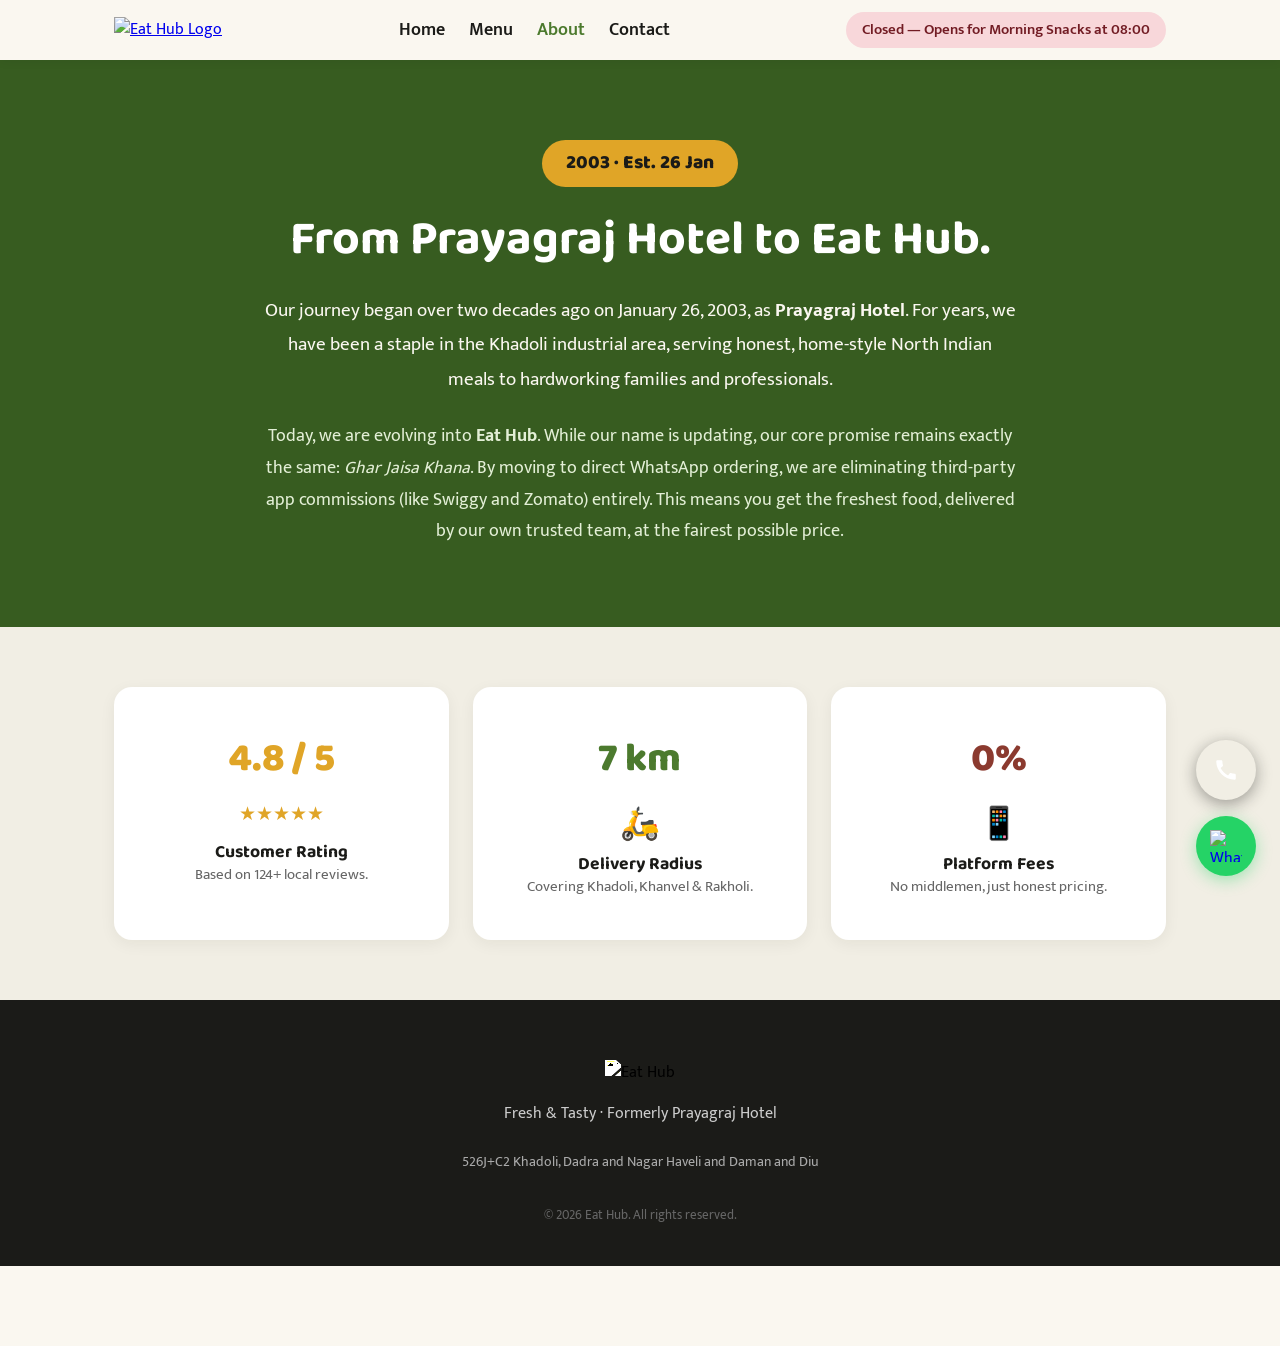
==== about.html @ 14d5a169 "Update about.html" ====
<!DOCTYPE html>
<html lang="en">
<head>
    <meta charset="UTF-8">
    <meta name="viewport" content="width=device-width, initial-scale=1.0">
    <title>About Us | Eat Hub</title>
    <meta name="description" content="Our story: From Prayagraj Hotel in 2003 to Eat Hub today. Serving fresh, home-style food in Khadoli & Khanvel.">
    <link rel="stylesheet" href="styles.css">
</head>
<body>
    <nav class="navbar">
        <div class="container nav-container">
            <a href="index.html">
                <img src="images/EATHUB%20LOGO.png" alt="Eat Hub Logo" style="height: 100px; width: auto; object-fit: contain;">
            </a>
            <div class="nav-links">
                <a href="index.html">Home</a>
                <a href="menu.html">Menu</a>
                <a href="about.html" style="color: var(--color-green);">About</a>
                <a href="contact.html">Contact</a>
            </div>
            <div class="status-pill" id="live-status">Loading Status...</div>
        </div>
    </nav>

    <section style="background-color: var(--color-green-dark); color: white; padding: 80px 0;">
        <div class="container" style="max-width: 800px; text-align: center;">
            <div style="background-color: var(--color-mustard); color: #1B1B18; display: inline-block; padding: 8px 24px; border-radius: var(--radius-pill); font-family: var(--font-heading); font-weight: 800; font-size: 1.2rem; margin-bottom: 24px;">
                2003 · Est. 26 Jan
            </div>
            <h1 style="font-size: 3rem; margin-bottom: 24px; line-height: 1.2;">From Prayagraj Hotel to Eat Hub.</h1>
            <p style="font-size: 1.2rem; line-height: 1.8; color: var(--color-bg-cream); margin-bottom: 24px;">
                Our journey began over two decades ago on January 26, 2003, as <strong>Prayagraj Hotel</strong>. For years, we have been a staple in the Khadoli industrial area, serving honest, home-style North Indian meals to hardworking families and professionals.
            </p>
            <p style="font-size: 1.1rem; line-height: 1.8; color: var(--color-green-tint);">
                Today, we are evolving into <strong>Eat Hub</strong>. While our name is updating, our core promise remains exactly the same: <em>Ghar Jaisa Khana</em>. By moving to direct WhatsApp ordering, we are eliminating third-party app commissions (like Swiggy and Zomato) entirely. This means you get the freshest food, delivered by our own trusted team, at the fairest possible price.
            </p>
        </div>
    </section>

    <section class="bg-alt">
        <div class="container">
            <div style="display: grid; grid-template-columns: repeat(auto-fit, minmax(220px, 1fr)); gap: 24px; text-align: center;">
                <div style="background: white; padding: 40px 24px; border-radius: var(--radius-md); box-shadow: var(--shadow-card);">
                    <div style="font-size: 2.5rem; font-family: var(--font-heading); font-weight: 800; color: var(--color-mustard); margin-bottom: 8px;">4.8 / 5</div>
                    <div style="color: var(--color-mustard); font-size: 1.2rem; margin-bottom: 12px;">★★★★★</div>
                    <h3 style="font-size: 1.1rem;">Customer Rating</h3>
                    <p style="color: #666; font-size: 0.95rem;">Based on 124+ local reviews.</p>
                </div>
                <div style="background: white; padding: 40px 24px; border-radius: var(--radius-md); box-shadow: var(--shadow-card);">
                    <div style="font-size: 2.5rem; font-family: var(--font-heading); font-weight: 800; color: var(--color-green); margin-bottom: 8px;">7 km</div>
                    <div style="font-size: 2rem; margin-bottom: 4px;">🛵</div>
                    <h3 style="font-size: 1.1rem;">Delivery Radius</h3>
                    <p style="color: #666; font-size: 0.95rem;">Covering Khadoli, Khanvel & Rakholi.</p>
                </div>
                <div style="background: white; padding: 40px 24px; border-radius: var(--radius-md); box-shadow: var(--shadow-card);">
                    <div style="font-size: 2.5rem; font-family: var(--font-heading); font-weight: 800; color: var(--color-maroon); margin-bottom: 8px;">0%</div>
                    <div style="font-size: 2rem; margin-bottom: 4px;">📱</div>
                    <h3 style="font-size: 1.1rem;">Platform Fees</h3>
                    <p style="color: #666; font-size: 0.95rem;">No middlemen, just honest pricing.</p>
                </div>
            </div>
        </div>
    </section>

    <div id="cart-modal" class="modal-overlay">
        <div class="modal-content">
            <div class="modal-header">
                <h2>Your Order</h2>
                <button class="close-btn" onclick="closeCartModal()">&times;</button>
            </div>
            <div class="modal-body">
                <div id="cart-items-container"></div>
                <div style="margin-top: 24px; padding-top: 16px; border-top: 2px dashed #ddd; display: flex; justify-content: space-between; align-items: center;">
                    <h3 style="font-size: 1.4rem;">Total:</h3>
                    <h3 style="font-size: 1.8rem; color: var(--color-green-dark);" id="cart-modal-total">₹0</h3>
                </div>
                <p id="cart-warning" style="color: var(--color-maroon); font-size: 0.95rem; margin-top: 12px; display: none; font-weight: 700;">* Minimum order is ₹200 when purchasing snacks. Please add more items.</p>
            </div>
            <div class="modal-footer" style="margin-top: 24px;">
                <button class="btn btn-primary" style="width: 100%; background-color: var(--color-whatsapp); color: white; border: none;" onclick="checkoutCart()">Checkout via WhatsApp</button>
            </div>
        </div>
    </div>

    <div id="floating-cart" class="floating-cart" onclick="openCartModal()">
        <div class="cart-icon">🛒 <span id="cart-qty" class="cart-badge">0</span></div>
        <div class="cart-info">View Cart <span id="cart-total">₹0</span></div>
    </div>
    <div id="toast" class="toast">Added to cart!</div>

    <footer style="background-color: #1B1B18; color: white; padding: 60px 0 40px 0; text-align: center;">
        <div class="container">
            <img src="images/EATHUB%20LOGO.png" alt="Eat Hub" style="height: 90px; width: auto; object-fit: contain; filter: invert(1) brightness(100); margin-bottom: 16px;">
            <p style="color: #ccc; margin-bottom: 24px;">Fresh & Tasty · Formerly Prayagraj Hotel</p>
            <p style="color: #aaa; font-size: 0.9rem;">526J+C2 Khadoli, Dadra and Nagar Haveli and Daman and Diu</p>
            <p style="margin-top: 32px; color: #666; font-size: 0.8rem;">© 2026 Eat Hub. All rights reserved.</p>
        </div>
    </footer>

    <!-- NEW CALL BUTTON -->
    <a href="tel:+919737786796" class="floating-call">
        <svg xmlns="http://www.w3.org/2000/svg" viewBox="0 0 24 24"><path d="M20.01 15.38c-1.23 0-2.42-.2-3.53-.56a.977.977 0 00-1.01.24l-1.57 1.97c-2.83-1.35-5.48-3.9-6.89-6.83l1.95-1.66c.27-.28.35-.67.24-1.02-.37-1.11-.56-2.3-.56-3.53 0-.54-.45-.99-.99-.99H4.19C3.65 3 3 3.24 3 3.99 3 13.28 10.73 21 20.01 21c.71 0 .99-.63.99-1.18v-3.45c0-.54-.45-.99-.99-.99z"/></svg>
    </a>

    <a href="https://wa.me/919737786796?text=Hi!%20I%20have%20an%20inquiry." target="_blank" class="floating-wa">
        <img src="https://upload.wikimedia.org/wikipedia/commons/6/6b/WhatsApp.svg" alt="WhatsApp">
    </a>

    <script src="data.js"></script>
    <script src="app.js"></script>
</body>
</html>
---- styles.css ----
@import url('https://fonts.googleapis.com/css2?family=Baloo+2:wght@400;600;700;800&family=Mukta:wght@400;500;600;700&display=swap');

:root {
  var(--color-black): #1B1B18;
  --color-bg-cream: #FAF7F0;
  --color-bg-alt: #F1EEE4;
  --color-green: #4C7A2E;
  --color-green-dark: #375C20;
  --color-green-tint: #E3EFD6;
  --color-mustard: #E0A527;
  --color-mustard-hover: #C48A16;
  --color-maroon: #8B3A2F;
  --color-whatsapp: #25D366;
  --font-heading: 'Baloo 2', cursive;
  --font-body: 'Mukta', sans-serif;
  --radius-sm: 10px;
  --radius-md: 18px;
  --radius-lg: 28px;
  --radius-pill: 9999px;
  --shadow-card: 0 4px 16px rgba(27, 27, 24, 0.06);
  --shadow-hover: 0 8px 24px rgba(27, 27, 24, 0.12);
}

* { margin: 0; padding: 0; box-sizing: border-box; }
body { font-family: var(--font-body); color: #1B1B18; background-color: var(--color-bg-cream); line-height: 1.6; -webkit-font-smoothing: antialiased; padding-bottom: 80px; }
h1, h2, h3, h4, h5, h6 { font-family: var(--font-heading); font-weight: 700; line-height: 1.2; }
.container { width: 100%; max-width: 1100px; margin: 0 auto; padding: 0 24px; }
section { padding: 60px 0; }
.bg-alt { background-color: var(--color-bg-alt); }

.navbar { position: sticky; top: 0; background-color: var(--color-bg-cream); box-shadow: 0 2px 10px rgba(0,0,0,0.05); z-index: 1000; padding: 12px 0; }
.nav-container { display: flex; justify-content: space-between; align-items: center; }
.nav-links { display: flex; gap: 24px; align-items: center; }
.nav-links a { text-decoration: none; color: #1B1B18; font-weight: 600; font-size: 1.1rem; transition: color 0.2s; }
.nav-links a:hover { color: var(--color-green); }

.status-pill { background-color: var(--color-green-tint); color: var(--color-green-dark); padding: 6px 16px; border-radius: var(--radius-pill); font-size: 0.95rem; font-weight: 600; font-family: var(--font-body); }
.legacy-badge { display: inline-block; background-color: var(--color-maroon); color: white; padding: 4px 16px; border-radius: var(--radius-pill); font-size: 0.9rem; font-weight: 600; margin-bottom: 16px; }
.btn { display: inline-flex; align-items: center; justify-content: center; padding: 14px 28px; border-radius: var(--radius-pill); font-family: var(--font-body); font-weight: 600; font-size: 1.1rem; text-decoration: none; border: none; cursor: pointer; transition: all 0.3s ease; }
.btn-primary { background-color: var(--color-mustard); color: #1B1B18; }
.btn-primary:hover { background-color: var(--color-mustard-hover); transform: translateY(-2px); }
.btn-outline { background-color: transparent; border: 2px solid var(--color-green); color: var(--color-green-dark); }
.btn-outline:hover { background-color: var(--color-green-tint); }

.menu-grid { display: grid; grid-template-columns: repeat(auto-fill, minmax(280px, 1fr)); gap: 30px; margin-top: 40px; }
.menu-card { background-color: white; border-radius: var(--radius-lg); box-shadow: var(--shadow-card); display: flex; flex-direction: column; overflow: hidden; transition: transform 0.3s ease, box-shadow 0.3s ease; }
.menu-card:hover { transform: translateY(-5px); box-shadow: var(--shadow-hover); }
.menu-item-photo { width: 100%; height: 200px; object-fit: cover; }
.card-compartment { background-color: var(--color-green-tint); padding: 24px; text-align: center; border-bottom: 4px solid white; }
.price-badge { background-color: var(--color-green-dark); color: white; padding: 8px 20px; border-radius: var(--radius-pill); font-family: var(--font-heading); font-weight: 700; font-size: 1.3rem; display: inline-block; }
.card-body { padding: 24px; display: flex; flex-direction: column; flex-grow: 1; }
.item-name-en { font-family: var(--font-heading); font-size: 1.5rem; margin-bottom: 2px; }
.item-name-hi { font-size: 1.1rem; color: #555; margin-bottom: 12px; }
.item-desc { font-size: 1rem; color: #444; margin-bottom: 24px; flex-grow: 1; }
.btn-wa-order { background-color: var(--color-green); color: white; width: 100%; font-size: 1.05rem; padding: 12px 20px; border-radius: 8px; border: none; cursor: pointer; transition: background 0.2s; font-weight: 700; }
.btn-wa-order:hover { background-color: var(--color-green-dark); }

/* CONTACT BUTTONS */
.floating-wa { position: fixed; bottom: 24px; right: 24px; width: 60px; height: 60px; background-color: var(--color-whatsapp); border-radius: 50%; display: flex; align-items: center; justify-content: center; box-shadow: 0 4px 16px rgba(37, 211, 102, 0.4); z-index: 9997; transition: transform 0.3s ease; }
.floating-wa img { width: 32px; height: 32px; }
.floating-wa:hover { transform: scale(1.1); }

.floating-call { position: fixed; bottom: 100px; right: 24px; width: 60px; height: 60px; background-color: var(--color-black); border-radius: 50%; display: flex; align-items: center; justify-content: center; box-shadow: 0 4px 16px rgba(27, 27, 24, 0.4); z-index: 9997; transition: transform 0.3s ease; text-decoration: none; }
.floating-call svg { width: 26px; height: 26px; fill: white; }
.floating-call:hover { transform: scale(1.1); }

/* FLOATING CART STYLES */
.floating-cart { display: none; position: fixed; bottom: 24px; left: 50%; transform: translateX(-50%); background-color: var(--color-mustard); color: var(--color-black); padding: 12px 24px; border-radius: var(--radius-pill); box-shadow: 0 8px 24px rgba(224, 165, 39, 0.4); z-index: 9998; align-items: center; justify-content: space-between; gap: 20px; cursor: pointer; font-family: var(--font-body); font-weight: 700; font-size: 1.1rem; width: 90%; max-width: 400px; transition: transform 0.2s; }
.floating-cart:hover { transform: translateX(-50%) scale(1.05); }
.cart-icon { display: flex; align-items: center; position: relative; font-size: 1.4rem; }
.cart-badge { position: absolute; top: -8px; right: -12px; background: var(--color-maroon); color: white; font-size: 0.75rem; width: 22px; height: 22px; display: flex; align-items: center; justify-content: center; border-radius: 50%; }
.cart-info { display: flex; gap: 12px; align-items: center; }

/* TOAST NOTIFICATION */
.toast { visibility: hidden; min-width: 250px; background-color: var(--color-black); color: #fff; text-align: center; border-radius: var(--radius-pill); padding: 12px 24px; position: fixed; z-index: 10001; left: 50%; bottom: 100px; transform: translateX(-50%); font-size: 1rem; font-weight: 600; box-shadow: 0 4px 12px rgba(0,0,0,0.2); opacity: 0; transition: opacity 0.3s, bottom 0.3s; }
.toast.show { visibility: visible; opacity: 1; bottom: 120px; }

/* MODALS */
.modal-overlay { display: none; position: fixed; top: 0; left: 0; width: 100%; height: 100%; background: rgba(0,0,0,0.6); z-index: 10000; align-items: center; justify-content: center; padding: 20px; }
.modal-content { background: white; width: 100%; max-width: 500px; border-radius: var(--radius-lg); padding: 24px; box-shadow: 0 10px 30px rgba(0,0,0,0.2); max-height: 90vh; overflow-y: auto; }
.modal-header { display: flex; justify-content: space-between; align-items: center; margin-bottom: 16px; }
.modal-header h2 { font-size: 1.8rem; color: var(--color-black); margin-bottom: 0; }
.close-btn { background: transparent; border: none; font-size: 2rem; cursor: pointer; color: #888; line-height: 1; }
.close-btn:hover { color: var(--color-maroon); }

.bulk-row { display: flex; gap: 12px; margin-bottom: 12px; align-items: center; }
.bulk-select { flex: 1; padding: 10px; border-radius: var(--radius-sm); border: 1px solid #ddd; font-family: var(--font-body); font-size: 1rem; background: #fff; }
.bulk-qty { width: 70px; padding: 10px; border-radius: var(--radius-sm); border: 1px solid #ddd; font-family: var(--font-body); font-size: 1rem; text-align: center; }
.bulk-remove { background: #fee2e2; color: #ef4444; border: none; width: 36px; height: 36px; border-radius: var(--radius-sm); cursor: pointer; font-weight: bold; font-size: 1.2rem; display: flex; align-items: center; justify-content: center; }

/* Slider */
.offers-section { padding: 40px 0 20px 0; background-color: var(--color-bg-cream); }
.offers-header { display: flex; justify-content: space-between; align-items: center; margin-bottom: 20px; }
.offers-header h2 { font-size: 1.8rem; font-weight: 700; }
.scroll-arrows { display: flex; gap: 12px; }
.arrow-btn { width: 36px; height: 36px; border-radius: 50%; border: 1px solid #e0e0e0; background-color: white; cursor: pointer; display: flex; align-items: center; justify-content: center; font-size: 1.5rem; color: #555; transition: all 0.2s ease; }
.arrow-btn:hover { background-color: #f5f5f5; }
.offers-track-container { position: relative; width: 100%; }
.offers-track { display: flex; gap: 16px; overflow-x: auto; scroll-behavior: smooth; -ms-overflow-style: none; scrollbar-width: none; padding: 10px 4px 20px 4px; }
.offers-track::-webkit-scrollbar { display: none; }
.offer-card { flex: 0 0 auto; width: 140px; height: 180px; border-radius: 16px; border: 2px solid #eaeaea; display: flex; flex-direction: column; align-items: center; justify-content: flex-start; padding-top: 16px; background-color: white; overflow: hidden; text-decoration: none; transition: transform 0.2s, box-shadow 0.2s; }
.offer-card:hover { transform: translateY(-4px); box-shadow: 0 8px 16px rgba(0,0,0,0.08); border-color: #dcdcdc; }
.offer-title { font-family: var(--font-heading); font-size: 1rem; font-weight: 700; color: #777; text-transform: uppercase; margin-bottom: 2px; line-height: 1; }
.offer-price { font-family: var(--font-heading); font-size: 1.7rem; font-weight: 800; color: #119c9c; line-height: 1; }
.offer-image-container { margin-top: auto; width: 100%; height: 90px; display: flex; justify-content: center; align-items: flex-end; overflow: hidden; }
.offer-image-container img { width: 100%; height: 100%; object-fit: cover; }
.offer-card-promo { flex: 0 0 auto; width: 140px; height: 180px; border-radius: 16px; display: flex; flex-direction: column; justify-content: space-between; text-decoration: none; padding: 16px; transition: transform 0.2s; }
.offer-card-promo:hover { transform: translateY(-4px); box-shadow: 0 8px 16px rgba(0,0,0,0.08); }

.feedback-grid { display: grid; grid-template-columns: repeat(auto-fit, minmax(280px, 1fr)); gap: 24px; margin-top: 32px; }
.feedback-card { background: white; padding: 32px 24px; border-radius: var(--radius-md); box-shadow: var(--shadow-card); text-align: left; }
.feedback-stars { color: var(--color-mustard); font-size: 1.5rem; margin-bottom: 12px; letter-spacing: 2px; }
.feedback-text { color: #444; font-style: italic; font-size: 1.05rem; margin-bottom: 20px; line-height: 1.6; }
.feedback-author { font-family: var(--font-heading); font-weight: 700; font-size: 1.1rem; color: #1B1B18; }

@media (max-width: 768px) {
  .nav-links { display: none; }
  h1 { font-size: 2.2rem; }
  .menu-grid { grid-template-columns: 1fr; }
  .modal-content { padding: 16px; }
}
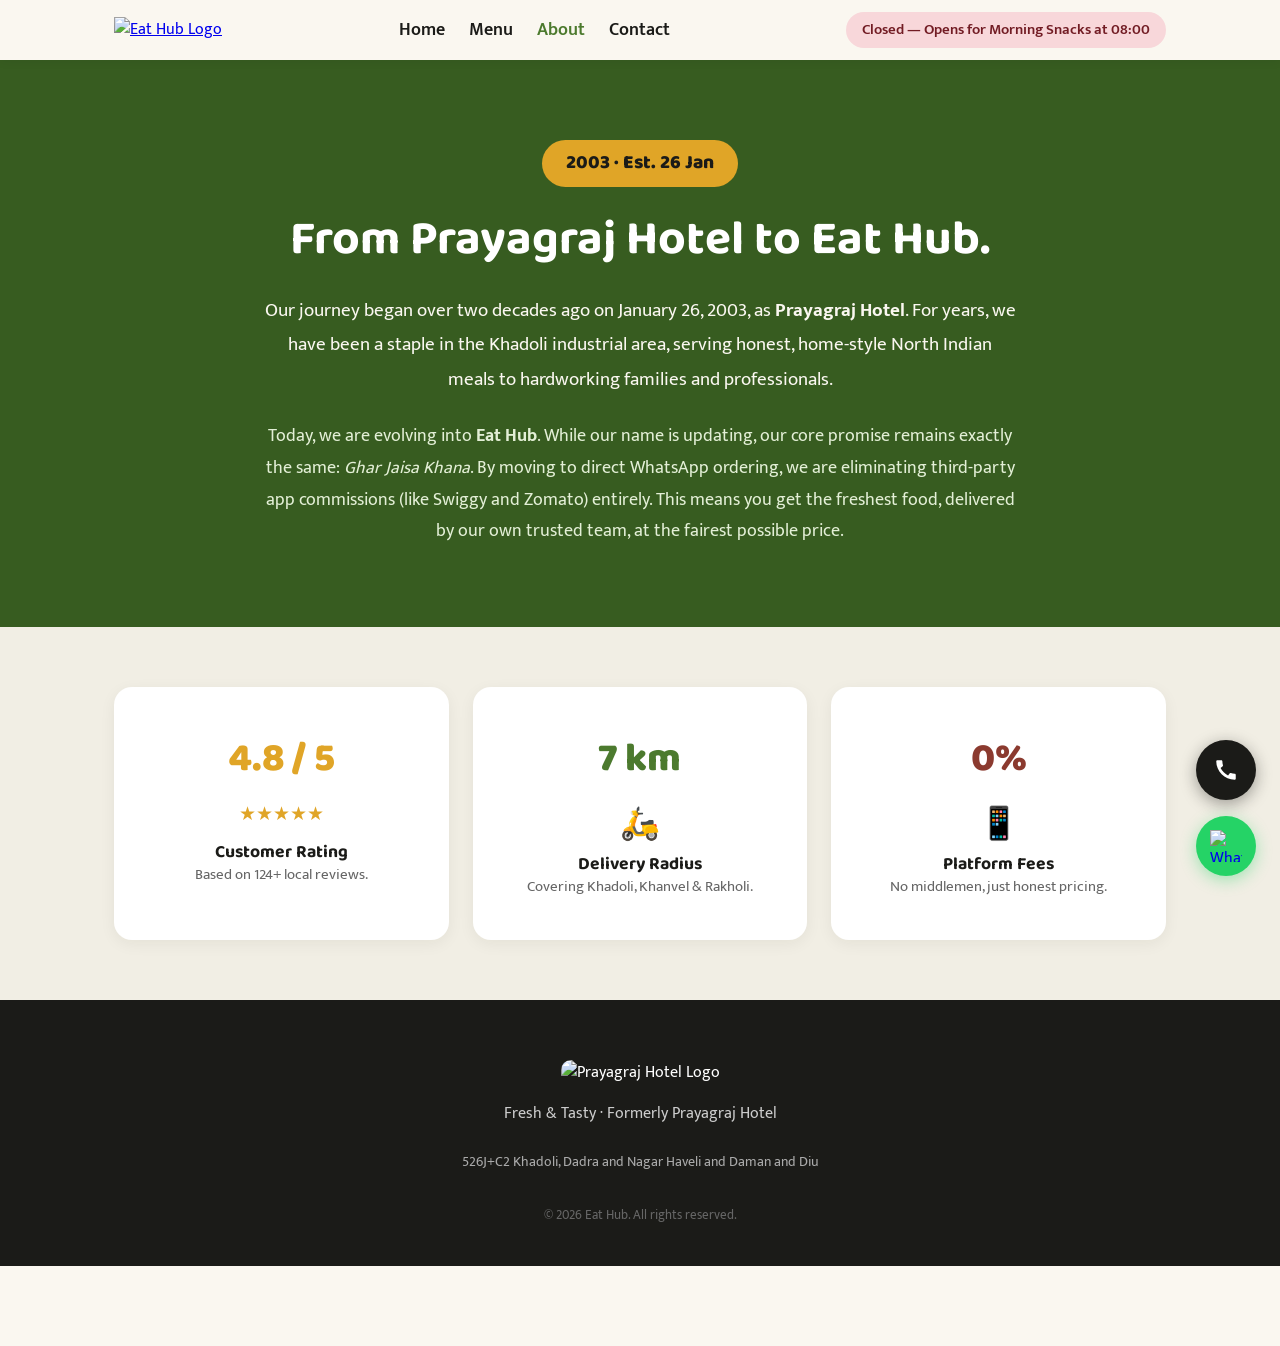
==== commit 26700032: "Update about.html" ====
--- a/about.html
+++ b/about.html
@@ -91,14 +91,14 @@
 
     <footer style="background-color: #1B1B18; color: white; padding: 60px 0 40px 0; text-align: center;">
         <div class="container">
-            <img src="images/EATHUB%20LOGO.png" alt="Eat Hub" style="height: 90px; width: auto; object-fit: contain; filter: invert(1) brightness(100); margin-bottom: 16px;">
+            <!-- UPDATED FOOTER LOGO -->
+            <img src="images/PRAYAGRAJ%20HOTEL.JPG" alt="Prayagraj Hotel Logo" style="height: 90px; width: auto; object-fit: contain; border-radius: 10px; margin-bottom: 16px;">
             <p style="color: #ccc; margin-bottom: 24px;">Fresh & Tasty · Formerly Prayagraj Hotel</p>
             <p style="color: #aaa; font-size: 0.9rem;">526J+C2 Khadoli, Dadra and Nagar Haveli and Daman and Diu</p>
             <p style="margin-top: 32px; color: #666; font-size: 0.8rem;">© 2026 Eat Hub. All rights reserved.</p>
         </div>
     </footer>
 
-    <!-- NEW CALL BUTTON -->
     <a href="tel:+919737786796" class="floating-call">
         <svg xmlns="http://www.w3.org/2000/svg" viewBox="0 0 24 24"><path d="M20.01 15.38c-1.23 0-2.42-.2-3.53-.56a.977.977 0 00-1.01.24l-1.57 1.97c-2.83-1.35-5.48-3.9-6.89-6.83l1.95-1.66c.27-.28.35-.67.24-1.02-.37-1.11-.56-2.3-.56-3.53 0-.54-.45-.99-.99-.99H4.19C3.65 3 3 3.24 3 3.99 3 13.28 10.73 21 20.01 21c.71 0 .99-.63.99-1.18v-3.45c0-.54-.45-.99-.99-.99z"/></svg>
     </a>
--- a/styles.css
+++ b/styles.css
@@ -60,8 +60,9 @@
 .floating-wa img { width: 32px; height: 32px; }
 .floating-wa:hover { transform: scale(1.1); }
 
-.floating-call { position: fixed; bottom: 100px; right: 24px; width: 60px; height: 60px; background-color: var(--color-black); border-radius: 50%; display: flex; align-items: center; justify-content: center; box-shadow: 0 4px 16px rgba(27, 27, 24, 0.4); z-index: 9997; transition: transform 0.3s ease; text-decoration: none; }
-.floating-call svg { width: 26px; height: 26px; fill: white; }
+/* FIXED CALL BUTTON COLORS */
+.floating-call { position: fixed; bottom: 100px; right: 24px; width: 60px; height: 60px; background-color: #1B1B18 !important; border-radius: 50%; display: flex; align-items: center; justify-content: center; box-shadow: 0 4px 16px rgba(27, 27, 24, 0.4); z-index: 9997; transition: transform 0.3s ease; text-decoration: none; }
+.floating-call svg { width: 26px; height: 26px; fill: #ffffff !important; }
 .floating-call:hover { transform: scale(1.1); }
 
 /* FLOATING CART STYLES */
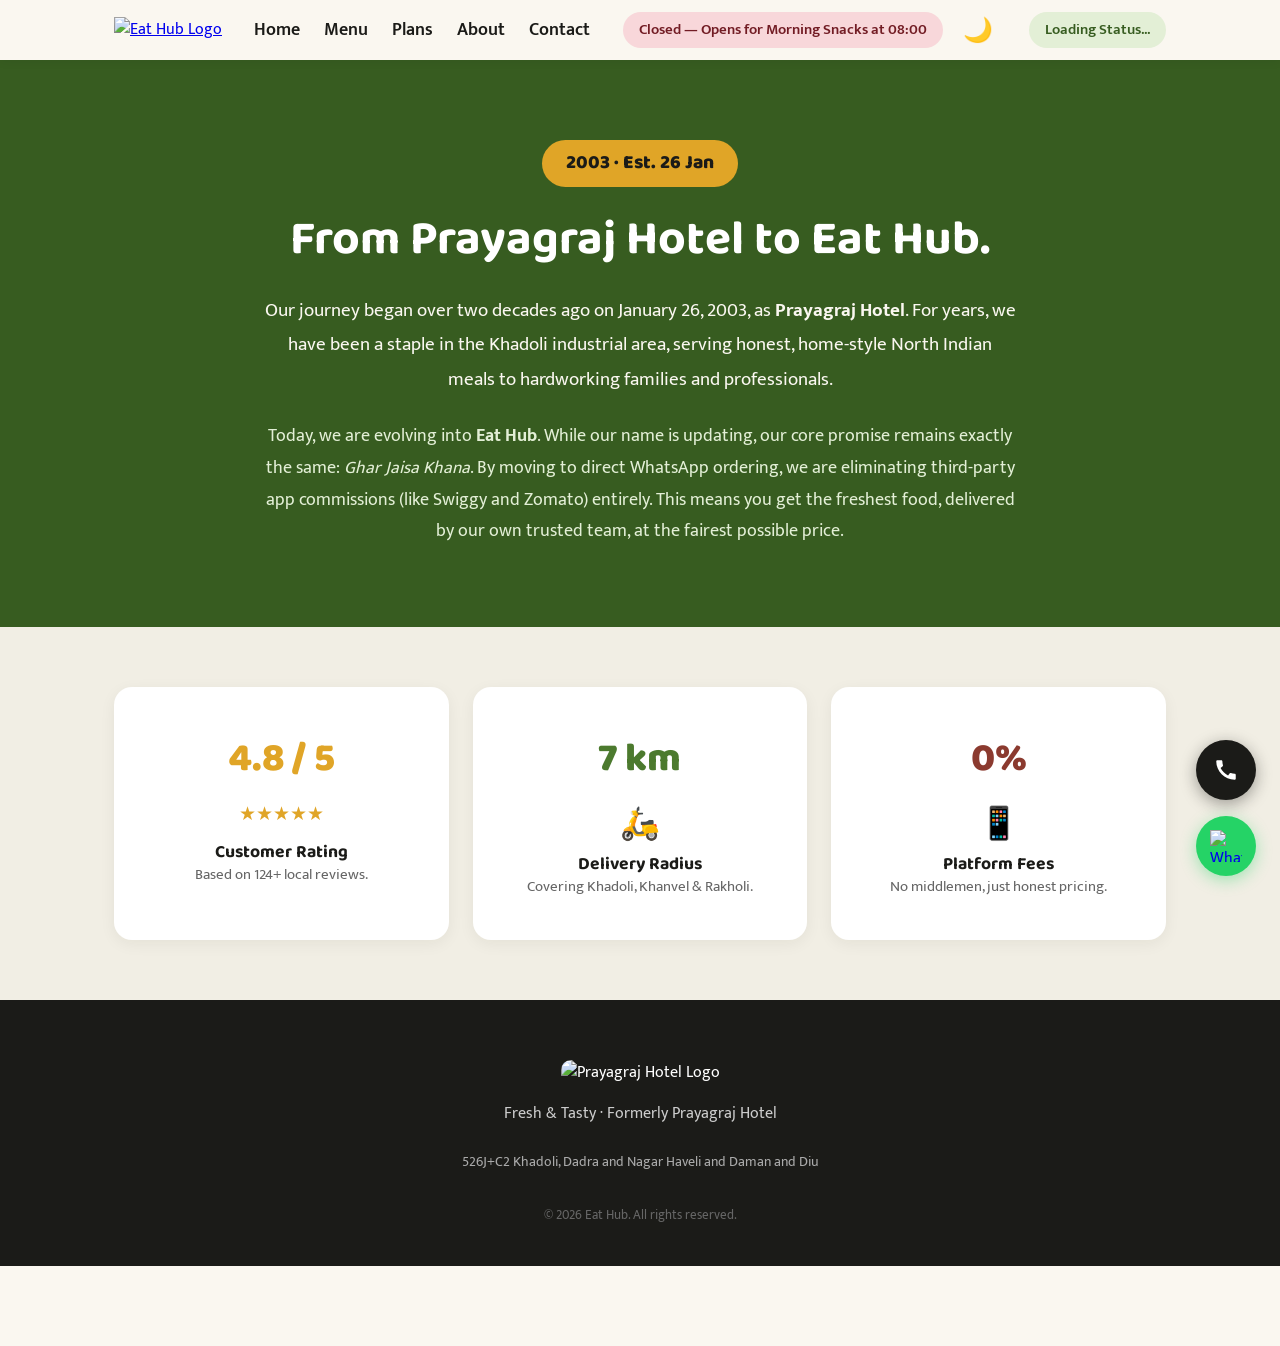
==== commit f122c3fc: "Update about.html" ====
--- a/about.html
+++ b/about.html
@@ -13,11 +13,18 @@
             <a href="index.html">
                 <img src="images/EATHUB%20LOGO.png" alt="Eat Hub Logo" style="height: 100px; width: auto; object-fit: contain;">
             </a>
-            <div class="nav-links">
+             <div class="nav-links">
                 <a href="index.html">Home</a>
                 <a href="menu.html">Menu</a>
-                <a href="about.html" style="color: var(--color-green);">About</a>
+                <a href="plans.html">Plans</a>
+                <a href="about.html">About</a>
                 <a href="contact.html">Contact</a>
+            </div>
+            <div style="display: flex; align-items: center; gap: 16px;">
+                <div class="status-pill" id="live-status">Loading Status...</div>
+                <button id="dark-mode-toggle" class="dark-mode-btn" title="Toggle Dark Mode">
+                    <span id="theme-icon">🌙</span>
+                </button>
             </div>
             <div class="status-pill" id="live-status">Loading Status...</div>
         </div>
@@ -89,10 +96,10 @@
     </div>
     <div id="toast" class="toast">Added to cart!</div>
 
-    <footer style="background-color: #1B1B18; color: white; padding: 60px 0 40px 0; text-align: center;">
+   <footer style="background-color: #1B1B18; color: white; padding: 60px 0 40px 0; text-align: center;">
         <div class="container">
-            <!-- UPDATED FOOTER LOGO -->
-            <img src="images/PRAYAGRAJ%20HOTEL.JPG" alt="Prayagraj Hotel Logo" style="height: 90px; width: auto; object-fit: contain; border-radius: 10px; margin-bottom: 16px;">
+            <!-- FIXED FILENAME: .png instead of .JPG -->
+            <img src="images/PRAYAGRAJ%20HOTEL.png" alt="Prayagraj Hotel Logo" style="height: 90px; width: auto; object-fit: contain; border-radius: 10px; margin-bottom: 16px;">
             <p style="color: #ccc; margin-bottom: 24px;">Fresh & Tasty · Formerly Prayagraj Hotel</p>
             <p style="color: #aaa; font-size: 0.9rem;">526J+C2 Khadoli, Dadra and Nagar Haveli and Daman and Diu</p>
             <p style="margin-top: 32px; color: #666; font-size: 0.8rem;">© 2026 Eat Hub. All rights reserved.</p>
--- a/styles.css
+++ b/styles.css
@@ -120,3 +120,147 @@
   .menu-grid { grid-template-columns: 1fr; }
   .modal-content { padding: 16px; }
 }
+
+/* --- Hero Slider Animations and Setup --- */
+.hero-slider {
+  position: relative;
+  overflow: hidden;
+}
+
+.slide {
+  display: none; 
+  animation: fadeEffect 1s ease-in-out;
+}
+
+.slide.active {
+  display: flex; 
+  flex-wrap: wrap;
+  align-items: center;
+  gap: 40px;
+}
+
+.slide-content {
+  flex: 1;
+  min-width: 300px;
+}
+
+.slide-image {
+  flex: 1; 
+  min-width: 300px; 
+  text-align: center;
+}
+
+@keyframes fadeEffect {
+  from { opacity: 0.4; }
+  to { opacity: 1; }
+}
+
+.slider-dots {
+  display: flex;
+  justify-content: center;
+  align-items: center;
+  gap: 12px;
+}
+
+.dot {
+  cursor: pointer;
+  height: 12px;
+  width: 12px;
+  background-color: #d1d5db;
+  border-radius: 50%;
+  transition: background-color 0.3s ease;
+}
+
+.dot.active, .dot:hover {
+  background-color: var(--color-mustard, #eab308); 
+}
+
+/* --- DARK MODE STYLES --- */
+.dark-mode-btn {
+    background: none;
+    border: none;
+    font-size: 1.5rem;
+    cursor: pointer;
+    transition: transform 0.3s ease;
+    display: flex;
+    align-items: center;
+    justify-content: center;
+    padding: 4px;
+}
+.dark-mode-btn:hover {
+    transform: scale(1.15);
+}
+
+body.dark-mode {
+    --color-black: #F5F5F5; 
+    --color-bg-cream: #121212; 
+    --color-bg-alt: #1E1E1E; 
+    --color-green-dark: #A3E635; 
+    --color-green-tint: #2D3748; 
+    color: var(--color-black);
+}
+
+body.dark-mode .navbar {
+    background-color: #121212;
+    border-bottom: 1px solid #333;
+    box-shadow: none;
+}
+body.dark-mode .nav-links a { color: #F5F5F5; }
+body.dark-mode .nav-links a:hover { color: var(--color-mustard); }
+
+/* FIX 1: Make the navbar logo transparent and white in dark mode */
+body.dark-mode .navbar img { 
+    filter: invert(1);
+    mix-blend-mode: screen;
+}
+
+/* FIX 2: Catch ALL white backgrounds across Contact, About, Menu, etc. */
+body.dark-mode .menu-card, 
+body.dark-mode .pricing-card, 
+body.dark-mode .custom-container, 
+body.dark-mode .modal-content, 
+body.dark-mode .offer-card, 
+body.dark-mode .feedback-card,
+body.dark-mode [style*="background: white"],
+body.dark-mode [style*="background-color: white"] {
+    background: #1E1E1E !important; 
+    border-color: #333 !important;
+    box-shadow: 0 4px 16px rgba(0, 0, 0, 0.4) !important;
+}
+body.dark-mode .card-compartment { border-bottom: 4px solid #1E1E1E !important; }
+
+/* Force all headings and text to update perfectly everywhere */
+body.dark-mode h1, 
+body.dark-mode h2, 
+body.dark-mode h3, 
+body.dark-mode h4,
+body.dark-mode strong { 
+    color: #FFFFFF !important; 
+}
+
+body.dark-mode p, 
+body.dark-mode .item-desc, 
+body.dark-mode .price-label, 
+body.dark-mode .plan-features li { 
+    color: #BBBBBB !important; 
+}
+
+/* Update inputs, textareas, and dropdowns */
+body.dark-mode .custom-select, 
+body.dark-mode .card-select, 
+body.dark-mode #global-address,
+body.dark-mode #manual-address,
+body.dark-mode .bulk-select,
+body.dark-mode .bulk-qty {
+    background-color: #2D3748 !important;
+    color: #F5F5F5 !important;
+    border-color: #4A5568 !important;
+}
+
+body.dark-mode .pricing-card.popular,
+body.dark-mode .estimation-box {
+    background-color: #25231c !important; 
+    border-color: var(--color-mustard) !important;
+}
+body.dark-mode .price-toggle-box { background-color: #2D3748 !important; border-color: #4A5568 !important; }
+body.dark-mode .price-value, body.dark-mode .est-price { color: var(--color-mustard) !important; }
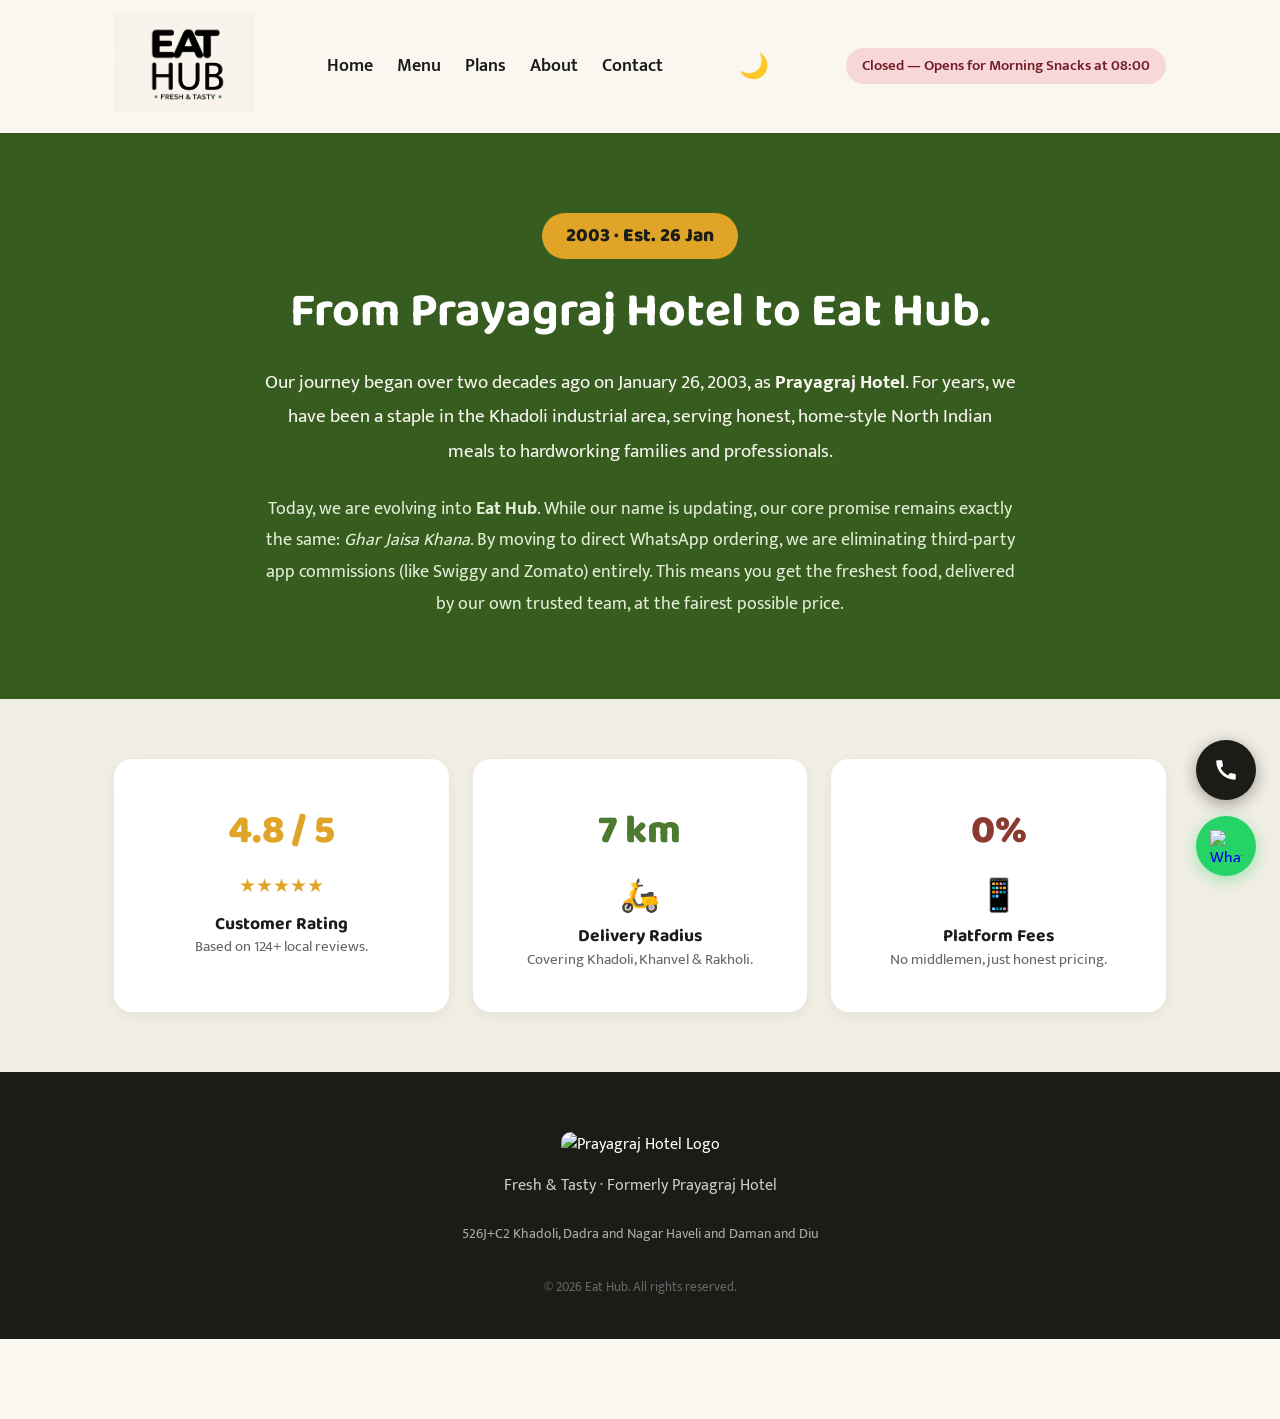
==== commit 4b2cf092: "Update about.html" ====
--- a/about.html
+++ b/about.html
@@ -21,7 +21,6 @@
                 <a href="contact.html">Contact</a>
             </div>
             <div style="display: flex; align-items: center; gap: 16px;">
-                <div class="status-pill" id="live-status">Loading Status...</div>
                 <button id="dark-mode-toggle" class="dark-mode-btn" title="Toggle Dark Mode">
                     <span id="theme-icon">🌙</span>
                 </button>
--- a/styles.css
+++ b/styles.css
@@ -264,3 +264,17 @@
 }
 body.dark-mode .price-toggle-box { background-color: #2D3748 !important; border-color: #4A5568 !important; }
 body.dark-mode .price-value, body.dark-mode .est-price { color: var(--color-mustard) !important; }
+/* --- EXTRA DARK MODE FIXES --- */
+
+/* 1. Fix the logo box by forcing the off-white background to pure black before screening it */
+body.dark-mode .navbar img { 
+    filter: invert(1) contrast(3) !important;
+    mix-blend-mode: screen !important;
+}
+
+/* 2. Fix the blinding green backgrounds by overriding the variable when used as a background */
+body.dark-mode [style*="var(--color-green)"],
+body.dark-mode [style*="var(--color-green-dark)"] {
+    background: #1E1E1E !important;
+    background-color: #1E1E1E !important;
+}
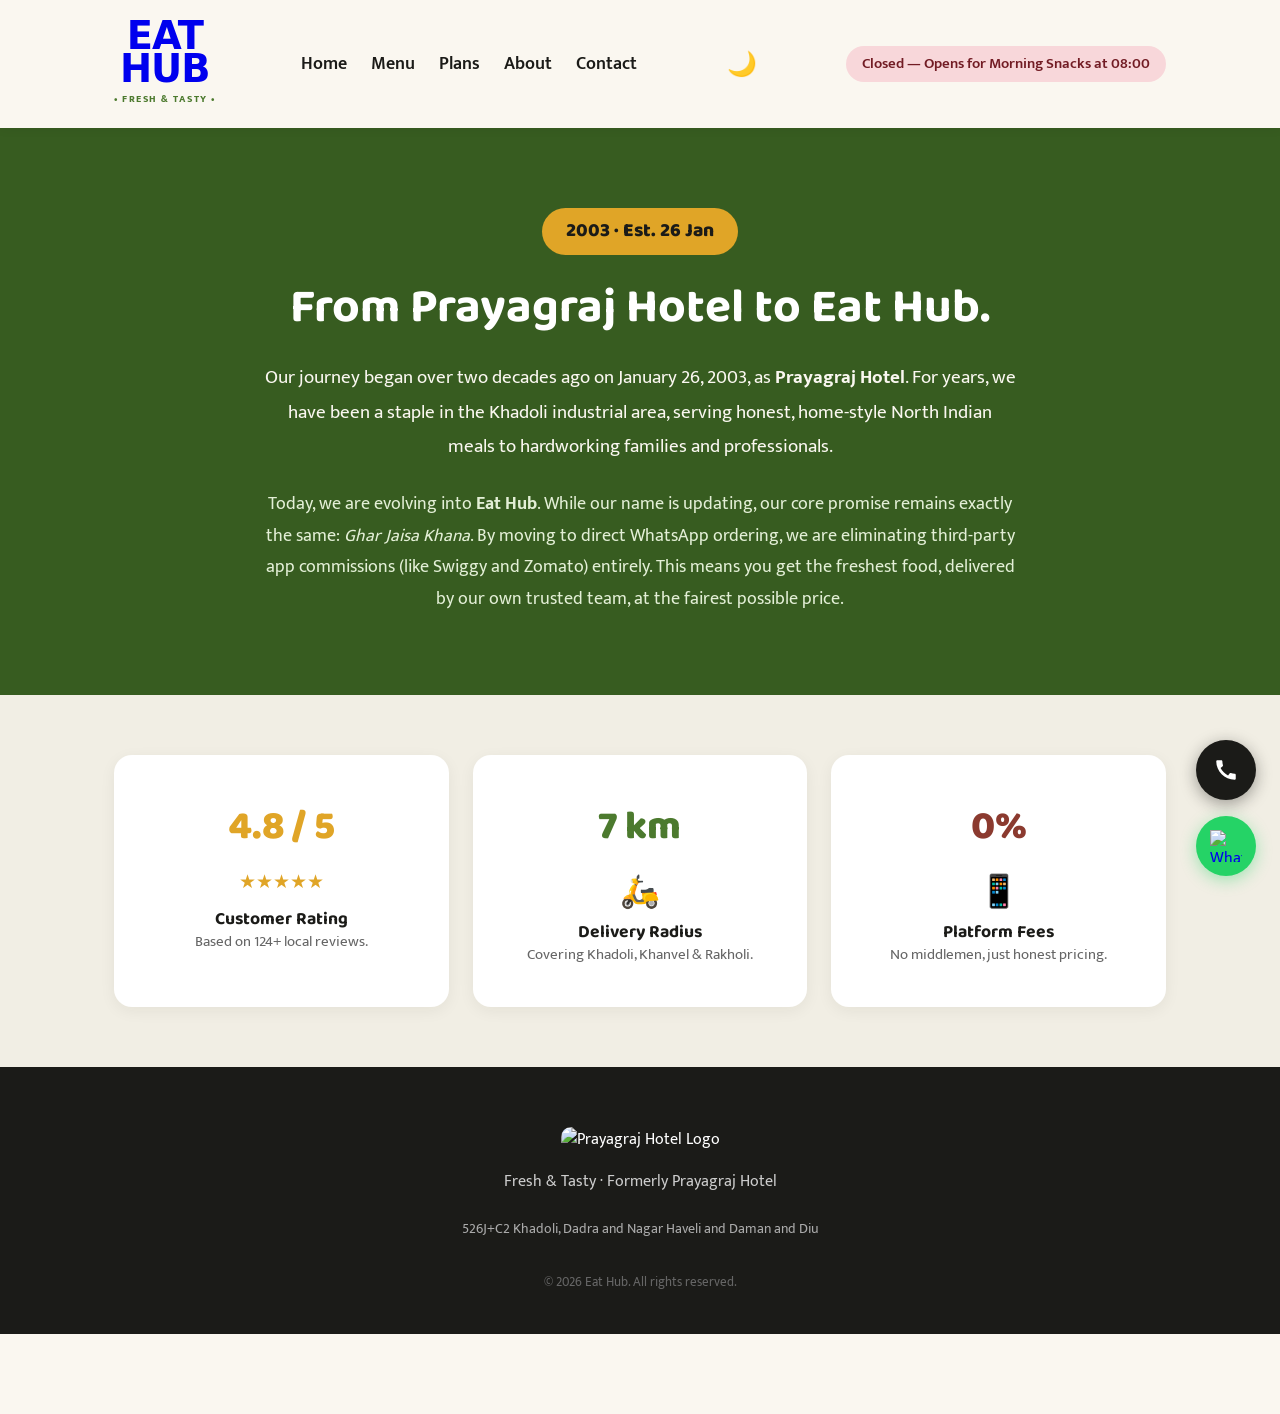
==== commit 461db28a: "Update about.html" ====
--- a/about.html
+++ b/about.html
@@ -10,9 +10,11 @@
 <body>
     <nav class="navbar">
         <div class="container nav-container">
-            <a href="index.html">
-                <img src="images/EATHUB%20LOGO.png" alt="Eat Hub Logo" style="height: 100px; width: auto; object-fit: contain;">
-            </a>
+           <a href="index.html" class="css-logo">
+    <div class="logo-main">EAT</div>
+    <div class="logo-main">HUB</div>
+    <div class="logo-tagline">&bull; FRESH & TASTY &bull;</div>
+</a>
              <div class="nav-links">
                 <a href="index.html">Home</a>
                 <a href="menu.html">Menu</a>
--- a/styles.css
+++ b/styles.css
@@ -28,12 +28,39 @@
 section { padding: 60px 0; }
 .bg-alt { background-color: var(--color-bg-alt); }
 
+/* --- NAVBAR --- */
 .navbar { position: sticky; top: 0; background-color: var(--color-bg-cream); box-shadow: 0 2px 10px rgba(0,0,0,0.05); z-index: 1000; padding: 12px 0; }
 .nav-container { display: flex; justify-content: space-between; align-items: center; }
 .nav-links { display: flex; gap: 24px; align-items: center; }
 .nav-links a { text-decoration: none; color: #1B1B18; font-weight: 600; font-size: 1.1rem; transition: color 0.2s; }
 .nav-links a:hover { color: var(--color-green); }
 
+/* --- CSS TEXT LOGO --- */
+.css-logo {
+    display: flex;
+    flex-direction: column;
+    align-items: center;
+    text-decoration: none;
+    padding: 8px 0;
+}
+.logo-main {
+    font-family: system-ui, -apple-system, "Segoe UI", Roboto, Arial, sans-serif;
+    font-weight: 900;
+    font-size: 2.4rem;
+    line-height: 0.85;
+    color: var(--color-black);
+    letter-spacing: -1px;
+}
+.logo-tagline {
+    font-family: var(--font-body);
+    font-size: 0.65rem;
+    font-weight: 800;
+    color: var(--color-green);
+    letter-spacing: 1.5px;
+    margin-top: 6px;
+}
+
+/* --- BADGES & BUTTONS --- */
 .status-pill { background-color: var(--color-green-tint); color: var(--color-green-dark); padding: 6px 16px; border-radius: var(--radius-pill); font-size: 0.95rem; font-weight: 600; font-family: var(--font-body); }
 .legacy-badge { display: inline-block; background-color: var(--color-maroon); color: white; padding: 4px 16px; border-radius: var(--radius-pill); font-size: 0.9rem; font-weight: 600; margin-bottom: 16px; }
 .btn { display: inline-flex; align-items: center; justify-content: center; padding: 14px 28px; border-radius: var(--radius-pill); font-family: var(--font-body); font-weight: 600; font-size: 1.1rem; text-decoration: none; border: none; cursor: pointer; transition: all 0.3s ease; }
@@ -42,6 +69,7 @@
 .btn-outline { background-color: transparent; border: 2px solid var(--color-green); color: var(--color-green-dark); }
 .btn-outline:hover { background-color: var(--color-green-tint); }
 
+/* --- MENU CARDS --- */
 .menu-grid { display: grid; grid-template-columns: repeat(auto-fill, minmax(280px, 1fr)); gap: 30px; margin-top: 40px; }
 .menu-card { background-color: white; border-radius: var(--radius-lg); box-shadow: var(--shadow-card); display: flex; flex-direction: column; overflow: hidden; transition: transform 0.3s ease, box-shadow 0.3s ease; }
 .menu-card:hover { transform: translateY(-5px); box-shadow: var(--shadow-hover); }
@@ -55,41 +83,36 @@
 .btn-wa-order { background-color: var(--color-green); color: white; width: 100%; font-size: 1.05rem; padding: 12px 20px; border-radius: 8px; border: none; cursor: pointer; transition: background 0.2s; font-weight: 700; }
 .btn-wa-order:hover { background-color: var(--color-green-dark); }
 
-/* CONTACT BUTTONS */
+/* --- CONTACT & FLOATING BUTTONS --- */
 .floating-wa { position: fixed; bottom: 24px; right: 24px; width: 60px; height: 60px; background-color: var(--color-whatsapp); border-radius: 50%; display: flex; align-items: center; justify-content: center; box-shadow: 0 4px 16px rgba(37, 211, 102, 0.4); z-index: 9997; transition: transform 0.3s ease; }
 .floating-wa img { width: 32px; height: 32px; }
 .floating-wa:hover { transform: scale(1.1); }
-
-/* FIXED CALL BUTTON COLORS */
 .floating-call { position: fixed; bottom: 100px; right: 24px; width: 60px; height: 60px; background-color: #1B1B18 !important; border-radius: 50%; display: flex; align-items: center; justify-content: center; box-shadow: 0 4px 16px rgba(27, 27, 24, 0.4); z-index: 9997; transition: transform 0.3s ease; text-decoration: none; }
 .floating-call svg { width: 26px; height: 26px; fill: #ffffff !important; }
 .floating-call:hover { transform: scale(1.1); }
 
-/* FLOATING CART STYLES */
+/* --- CART --- */
 .floating-cart { display: none; position: fixed; bottom: 24px; left: 50%; transform: translateX(-50%); background-color: var(--color-mustard); color: var(--color-black); padding: 12px 24px; border-radius: var(--radius-pill); box-shadow: 0 8px 24px rgba(224, 165, 39, 0.4); z-index: 9998; align-items: center; justify-content: space-between; gap: 20px; cursor: pointer; font-family: var(--font-body); font-weight: 700; font-size: 1.1rem; width: 90%; max-width: 400px; transition: transform 0.2s; }
 .floating-cart:hover { transform: translateX(-50%) scale(1.05); }
 .cart-icon { display: flex; align-items: center; position: relative; font-size: 1.4rem; }
 .cart-badge { position: absolute; top: -8px; right: -12px; background: var(--color-maroon); color: white; font-size: 0.75rem; width: 22px; height: 22px; display: flex; align-items: center; justify-content: center; border-radius: 50%; }
 .cart-info { display: flex; gap: 12px; align-items: center; }
-
-/* TOAST NOTIFICATION */
 .toast { visibility: hidden; min-width: 250px; background-color: var(--color-black); color: #fff; text-align: center; border-radius: var(--radius-pill); padding: 12px 24px; position: fixed; z-index: 10001; left: 50%; bottom: 100px; transform: translateX(-50%); font-size: 1rem; font-weight: 600; box-shadow: 0 4px 12px rgba(0,0,0,0.2); opacity: 0; transition: opacity 0.3s, bottom 0.3s; }
 .toast.show { visibility: visible; opacity: 1; bottom: 120px; }
 
-/* MODALS */
+/* --- MODALS --- */
 .modal-overlay { display: none; position: fixed; top: 0; left: 0; width: 100%; height: 100%; background: rgba(0,0,0,0.6); z-index: 10000; align-items: center; justify-content: center; padding: 20px; }
 .modal-content { background: white; width: 100%; max-width: 500px; border-radius: var(--radius-lg); padding: 24px; box-shadow: 0 10px 30px rgba(0,0,0,0.2); max-height: 90vh; overflow-y: auto; }
 .modal-header { display: flex; justify-content: space-between; align-items: center; margin-bottom: 16px; }
 .modal-header h2 { font-size: 1.8rem; color: var(--color-black); margin-bottom: 0; }
 .close-btn { background: transparent; border: none; font-size: 2rem; cursor: pointer; color: #888; line-height: 1; }
 .close-btn:hover { color: var(--color-maroon); }
-
 .bulk-row { display: flex; gap: 12px; margin-bottom: 12px; align-items: center; }
 .bulk-select { flex: 1; padding: 10px; border-radius: var(--radius-sm); border: 1px solid #ddd; font-family: var(--font-body); font-size: 1rem; background: #fff; }
 .bulk-qty { width: 70px; padding: 10px; border-radius: var(--radius-sm); border: 1px solid #ddd; font-family: var(--font-body); font-size: 1rem; text-align: center; }
 .bulk-remove { background: #fee2e2; color: #ef4444; border: none; width: 36px; height: 36px; border-radius: var(--radius-sm); cursor: pointer; font-weight: bold; font-size: 1.2rem; display: flex; align-items: center; justify-content: center; }
 
-/* Slider */
+/* --- OFFERS SLIDER --- */
 .offers-section { padding: 40px 0 20px 0; background-color: var(--color-bg-cream); }
 .offers-header { display: flex; justify-content: space-between; align-items: center; margin-bottom: 20px; }
 .offers-header h2 { font-size: 1.8rem; font-weight: 700; }
@@ -108,71 +131,29 @@
 .offer-card-promo { flex: 0 0 auto; width: 140px; height: 180px; border-radius: 16px; display: flex; flex-direction: column; justify-content: space-between; text-decoration: none; padding: 16px; transition: transform 0.2s; }
 .offer-card-promo:hover { transform: translateY(-4px); box-shadow: 0 8px 16px rgba(0,0,0,0.08); }
 
+/* --- ABOUT REVIEWS --- */
 .feedback-grid { display: grid; grid-template-columns: repeat(auto-fit, minmax(280px, 1fr)); gap: 24px; margin-top: 32px; }
 .feedback-card { background: white; padding: 32px 24px; border-radius: var(--radius-md); box-shadow: var(--shadow-card); text-align: left; }
 .feedback-stars { color: var(--color-mustard); font-size: 1.5rem; margin-bottom: 12px; letter-spacing: 2px; }
 .feedback-text { color: #444; font-style: italic; font-size: 1.05rem; margin-bottom: 20px; line-height: 1.6; }
 .feedback-author { font-family: var(--font-heading); font-weight: 700; font-size: 1.1rem; color: #1B1B18; }
 
+/* --- HERO SLIDER --- */
+.hero-slider { position: relative; overflow: hidden; }
+.slide { display: none; animation: fadeEffect 1s ease-in-out; }
+.slide.active { display: flex; flex-wrap: wrap; align-items: center; gap: 40px; }
+.slide-content { flex: 1; min-width: 300px; }
+.slide-image { flex: 1; min-width: 300px; text-align: center; }
+@keyframes fadeEffect { from { opacity: 0.4; } to { opacity: 1; } }
+.slider-dots { display: flex; justify-content: center; align-items: center; gap: 12px; }
+.dot { cursor: pointer; height: 12px; width: 12px; background-color: #d1d5db; border-radius: 50%; transition: background-color 0.3s ease; }
+.dot.active, .dot:hover { background-color: var(--color-mustard, #eab308); }
+
 @media (max-width: 768px) {
   .nav-links { display: none; }
   h1 { font-size: 2.2rem; }
   .menu-grid { grid-template-columns: 1fr; }
   .modal-content { padding: 16px; }
-}
-
-/* --- Hero Slider Animations and Setup --- */
-.hero-slider {
-  position: relative;
-  overflow: hidden;
-}
-
-.slide {
-  display: none; 
-  animation: fadeEffect 1s ease-in-out;
-}
-
-.slide.active {
-  display: flex; 
-  flex-wrap: wrap;
-  align-items: center;
-  gap: 40px;
-}
-
-.slide-content {
-  flex: 1;
-  min-width: 300px;
-}
-
-.slide-image {
-  flex: 1; 
-  min-width: 300px; 
-  text-align: center;
-}
-
-@keyframes fadeEffect {
-  from { opacity: 0.4; }
-  to { opacity: 1; }
-}
-
-.slider-dots {
-  display: flex;
-  justify-content: center;
-  align-items: center;
-  gap: 12px;
-}
-
-.dot {
-  cursor: pointer;
-  height: 12px;
-  width: 12px;
-  background-color: #d1d5db;
-  border-radius: 50%;
-  transition: background-color 0.3s ease;
-}
-
-.dot.active, .dot:hover {
-  background-color: var(--color-mustard, #eab308); 
 }
 
 /* --- DARK MODE STYLES --- */
@@ -208,13 +189,15 @@
 body.dark-mode .nav-links a { color: #F5F5F5; }
 body.dark-mode .nav-links a:hover { color: var(--color-mustard); }
 
-/* FIX 1: Make the navbar logo transparent and white in dark mode */
-body.dark-mode .navbar img { 
-    filter: invert(1);
-    mix-blend-mode: screen;
-}
-
-/* FIX 2: Catch ALL white backgrounds across Contact, About, Menu, etc. */
+/* Dark Mode Logo Colors */
+body.dark-mode .logo-main {
+    color: #FFFFFF !important;
+}
+body.dark-mode .logo-tagline {
+    color: var(--color-green-dark) !important; 
+}
+
+/* Catch ALL white backgrounds across Contact, About, Menu, etc. */
 body.dark-mode .menu-card, 
 body.dark-mode .pricing-card, 
 body.dark-mode .custom-container, 
@@ -264,15 +247,8 @@
 }
 body.dark-mode .price-toggle-box { background-color: #2D3748 !important; border-color: #4A5568 !important; }
 body.dark-mode .price-value, body.dark-mode .est-price { color: var(--color-mustard) !important; }
-/* --- EXTRA DARK MODE FIXES --- */
-
-/* 1. Fix the logo box by forcing the off-white background to pure black before screening it */
-body.dark-mode .navbar img { 
-    filter: invert(1) contrast(3) !important;
-    mix-blend-mode: screen !important;
-}
-
-/* 2. Fix the blinding green backgrounds by overriding the variable when used as a background */
+
+/* Fix the blinding green backgrounds by overriding the variable when used as a background */
 body.dark-mode [style*="var(--color-green)"],
 body.dark-mode [style*="var(--color-green-dark)"] {
     background: #1E1E1E !important;
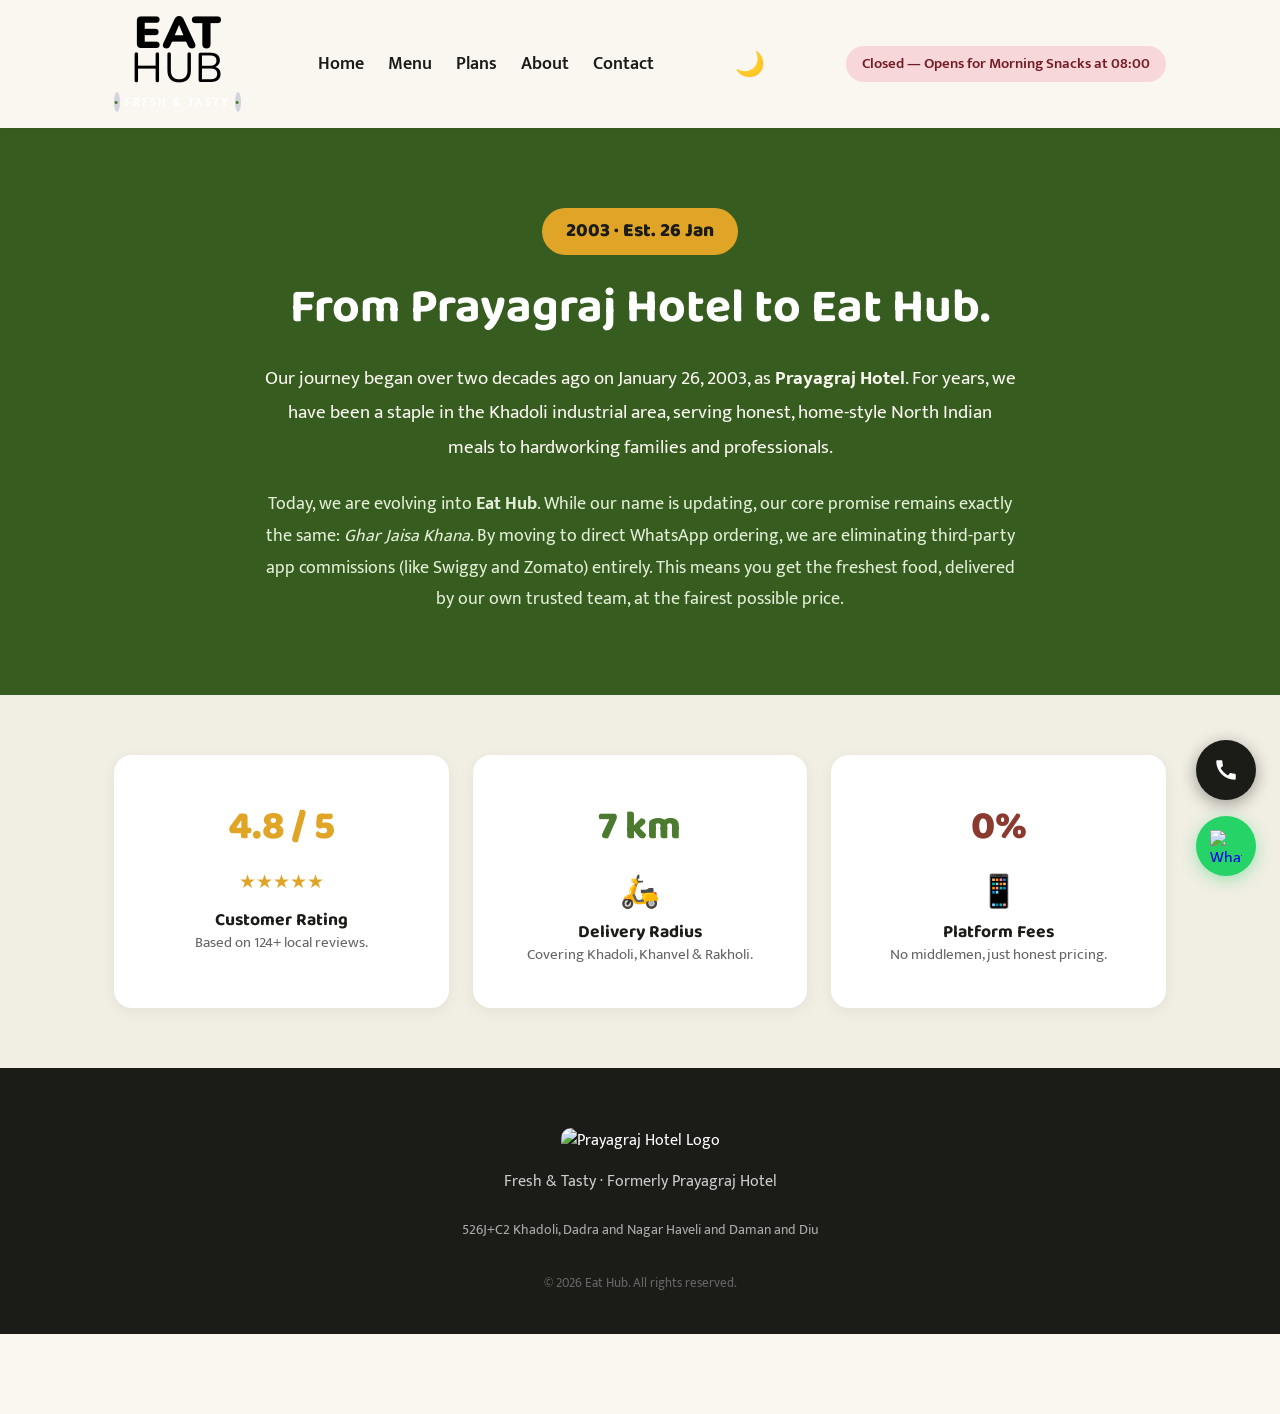
==== commit 3c36f35c: "Update about.html" ====
--- a/about.html
+++ b/about.html
@@ -10,10 +10,10 @@
 <body>
     <nav class="navbar">
         <div class="container nav-container">
-           <a href="index.html" class="css-logo">
-    <div class="logo-main">EAT</div>
-    <div class="logo-main">HUB</div>
-    <div class="logo-tagline">&bull; FRESH & TASTY &bull;</div>
+          <a href="index.html" class="css-logo">
+    <div class="logo-eat">EAT</div>
+    <div class="logo-hub">HUB</div>
+    <div class="logo-tagline"><span class="dot">&bull;</span> FRESH & TASTY <span class="dot">&bull;</span></div>
 </a>
              <div class="nav-links">
                 <a href="index.html">Home</a>
--- a/styles.css
+++ b/styles.css
@@ -1,4 +1,4 @@
-@import url('https://fonts.googleapis.com/css2?family=Baloo+2:wght@400;600;700;800&family=Mukta:wght@400;500;600;700&display=swap');
+@import url('https://fonts.googleapis.com/css2?family=Baloo+2:wght@400;600;700;800&family=Mukta:wght@400;500;600;700&family=Nunito:wght@400;700;900&display=swap');
 
 :root {
   var(--color-black): #1B1B18;
@@ -35,29 +35,40 @@
 .nav-links a { text-decoration: none; color: #1B1B18; font-weight: 600; font-size: 1.1rem; transition: color 0.2s; }
 .nav-links a:hover { color: var(--color-green); }
 
-/* --- CSS TEXT LOGO --- */
+/* --- CSS TEXT LOGO (ROUNDED FONT & COLORS) --- */
 .css-logo {
     display: flex;
     flex-direction: column;
     align-items: center;
     text-decoration: none;
-    padding: 8px 0;
-}
-.logo-main {
-    font-family: system-ui, -apple-system, "Segoe UI", Roboto, Arial, sans-serif;
-    font-weight: 900;
-    font-size: 2.4rem;
-    line-height: 0.85;
-    color: var(--color-black);
-    letter-spacing: -1px;
+    padding: 4px 0;
+}
+.logo-eat {
+    font-family: 'Nunito', sans-serif;
+    font-weight: 900; 
+    font-size: 2.8rem;
+    line-height: 0.8;
+    color: #000000 !important; /* Pure Black */
+    letter-spacing: 0px;
+}
+.logo-hub {
+    font-family: 'Nunito', sans-serif;
+    font-weight: 400; 
+    font-size: 2.6rem;
+    line-height: 0.8;
+    color: #000000 !important; /* Pure Black */
+    letter-spacing: 1px;
 }
 .logo-tagline {
     font-family: var(--font-body);
-    font-size: 0.65rem;
-    font-weight: 800;
-    color: var(--color-green);
-    letter-spacing: 1.5px;
-    margin-top: 6px;
+    font-size: 0.75rem;
+    font-weight: 700;
+    color: #FFFFFF !important; /* White text */
+    letter-spacing: 2px;
+    margin-top: 8px;
+}
+.logo-tagline .dot {
+    color: #4C7A2E !important; /* Green dots */
 }
 
 /* --- BADGES & BUTTONS --- */
@@ -131,6 +142,9 @@
 .offer-card-promo { flex: 0 0 auto; width: 140px; height: 180px; border-radius: 16px; display: flex; flex-direction: column; justify-content: space-between; text-decoration: none; padding: 16px; transition: transform 0.2s; }
 .offer-card-promo:hover { transform: translateY(-4px); box-shadow: 0 8px 16px rgba(0,0,0,0.08); }
 
+/* --- CUSTOM SECTION --- */
+.custom-section { padding: 80px 20px; background-color: var(--color-bg-cream); border-top: 1px solid #eaeaea; }
+
 /* --- ABOUT REVIEWS --- */
 .feedback-grid { display: grid; grid-template-columns: repeat(auto-fit, minmax(280px, 1fr)); gap: 24px; margin-top: 32px; }
 .feedback-card { background: white; padding: 32px 24px; border-radius: var(--radius-md); box-shadow: var(--shadow-card); text-align: left; }
@@ -189,15 +203,18 @@
 body.dark-mode .nav-links a { color: #F5F5F5; }
 body.dark-mode .nav-links a:hover { color: var(--color-mustard); }
 
-/* Dark Mode Logo Colors */
-body.dark-mode .logo-main {
+/* Dark Mode Logo Colors (Flips EAT HUB to white so it's visible on the dark navbar) */
+body.dark-mode .logo-eat,
+body.dark-mode .logo-hub {
     color: #FFFFFF !important;
 }
-body.dark-mode .logo-tagline {
-    color: var(--color-green-dark) !important; 
-}
-
-/* Catch ALL white backgrounds across Contact, About, Menu, etc. */
+
+/* Fix the glaring white backgrounds in Dark Mode */
+body.dark-mode .custom-section {
+    background-color: #121212 !important; 
+    border-top-color: #333 !important;
+}
+
 body.dark-mode .menu-card, 
 body.dark-mode .pricing-card, 
 body.dark-mode .custom-container, 
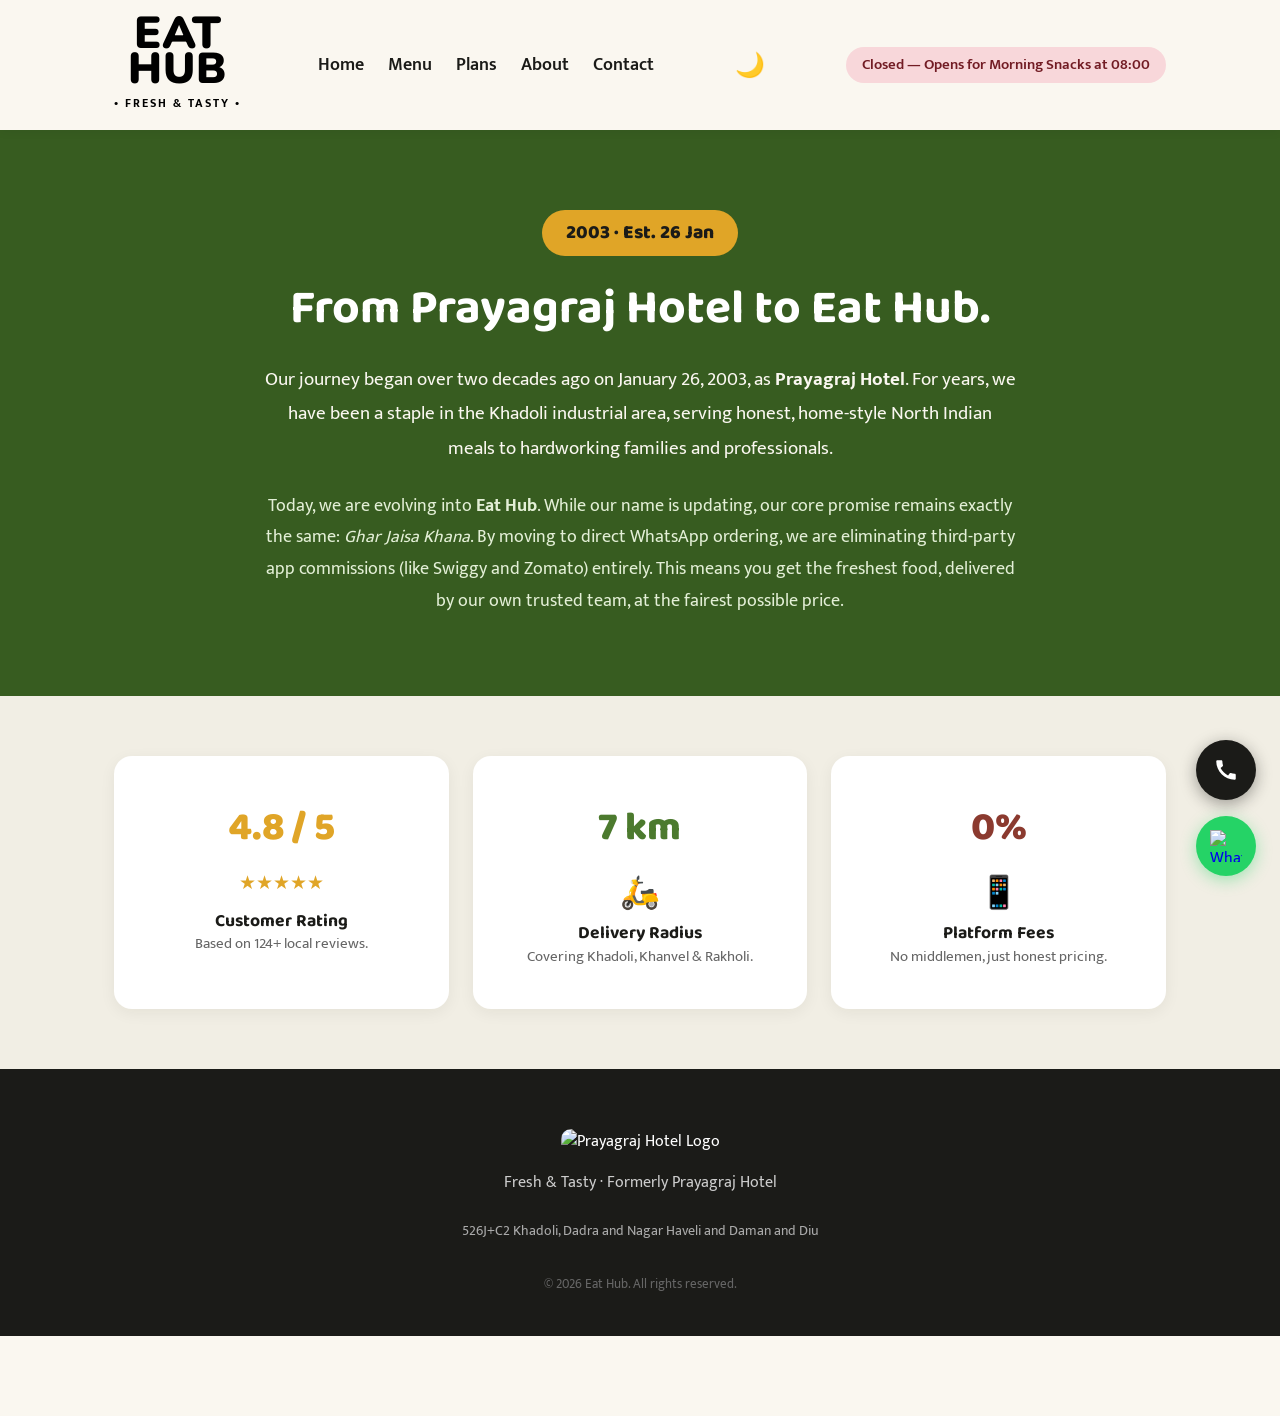
==== commit ed79eb90: "Update about.html" ====
--- a/about.html
+++ b/about.html
@@ -10,10 +10,10 @@
 <body>
     <nav class="navbar">
         <div class="container nav-container">
-          <a href="index.html" class="css-logo">
+         <a href="index.html" class="css-logo">
     <div class="logo-eat">EAT</div>
     <div class="logo-hub">HUB</div>
-    <div class="logo-tagline"><span class="dot">&bull;</span> FRESH & TASTY <span class="dot">&bull;</span></div>
+    <div class="logo-tagline"><span class="logo-dot">&bull;</span> FRESH & TASTY <span class="logo-dot">&bull;</span></div>
 </a>
              <div class="nav-links">
                 <a href="index.html">Home</a>
--- a/styles.css
+++ b/styles.css
@@ -35,7 +35,7 @@
 .nav-links a { text-decoration: none; color: #1B1B18; font-weight: 600; font-size: 1.1rem; transition: color 0.2s; }
 .nav-links a:hover { color: var(--color-green); }
 
-/* --- CSS TEXT LOGO (ROUNDED FONT & COLORS) --- */
+/* --- CSS TEXT LOGO --- */
 .css-logo {
     display: flex;
     flex-direction: column;
@@ -43,32 +43,36 @@
     text-decoration: none;
     padding: 4px 0;
 }
+
 .logo-eat {
     font-family: 'Nunito', sans-serif;
-    font-weight: 900; 
+    font-weight: 900; /* Extra thick */
     font-size: 2.8rem;
     line-height: 0.8;
-    color: #000000 !important; /* Pure Black */
+    color: #000000 !important;
     letter-spacing: 0px;
 }
+
 .logo-hub {
     font-family: 'Nunito', sans-serif;
-    font-weight: 400; 
-    font-size: 2.6rem;
+    font-weight: 900; /* Thin */
+    font-size: 2.7rem;
     line-height: 0.8;
-    color: #000000 !important; /* Pure Black */
+    color: #000000 !important;
     letter-spacing: 1px;
 }
+
 .logo-tagline {
     font-family: var(--font-body);
     font-size: 0.75rem;
     font-weight: 700;
-    color: #FFFFFF !important; /* White text */
+    color: #000000 !important; /* Tagline text is white */
     letter-spacing: 2px;
     margin-top: 8px;
 }
+
 .logo-tagline .dot {
-    color: #4C7A2E !important; /* Green dots */
+    color: #4C7A2E !important; /* Green dots to match the image */
 }
 
 /* --- BADGES & BUTTONS --- */
@@ -142,9 +146,6 @@
 .offer-card-promo { flex: 0 0 auto; width: 140px; height: 180px; border-radius: 16px; display: flex; flex-direction: column; justify-content: space-between; text-decoration: none; padding: 16px; transition: transform 0.2s; }
 .offer-card-promo:hover { transform: translateY(-4px); box-shadow: 0 8px 16px rgba(0,0,0,0.08); }
 
-/* --- CUSTOM SECTION --- */
-.custom-section { padding: 80px 20px; background-color: var(--color-bg-cream); border-top: 1px solid #eaeaea; }
-
 /* --- ABOUT REVIEWS --- */
 .feedback-grid { display: grid; grid-template-columns: repeat(auto-fit, minmax(280px, 1fr)); gap: 24px; margin-top: 32px; }
 .feedback-card { background: white; padding: 32px 24px; border-radius: var(--radius-md); box-shadow: var(--shadow-card); text-align: left; }
@@ -203,18 +204,16 @@
 body.dark-mode .nav-links a { color: #F5F5F5; }
 body.dark-mode .nav-links a:hover { color: var(--color-mustard); }
 
-/* Dark Mode Logo Colors (Flips EAT HUB to white so it's visible on the dark navbar) */
+/* Dark Mode Logo Colors */
 body.dark-mode .logo-eat,
 body.dark-mode .logo-hub {
-    color: #FFFFFF !important;
-}
-
-/* Fix the glaring white backgrounds in Dark Mode */
-body.dark-mode .custom-section {
-    background-color: #121212 !important; 
-    border-top-color: #333 !important;
-}
-
+    color: #FFFFFF !important; /* Flips the black text to white in dark mode */
+}
+
+body.dark-mode .logo-tagline {
+    color: var(--color-green-dark) !important;
+}
+/* Catch ALL white backgrounds across Contact, About, Menu, etc. */
 body.dark-mode .menu-card, 
 body.dark-mode .pricing-card, 
 body.dark-mode .custom-container, 
